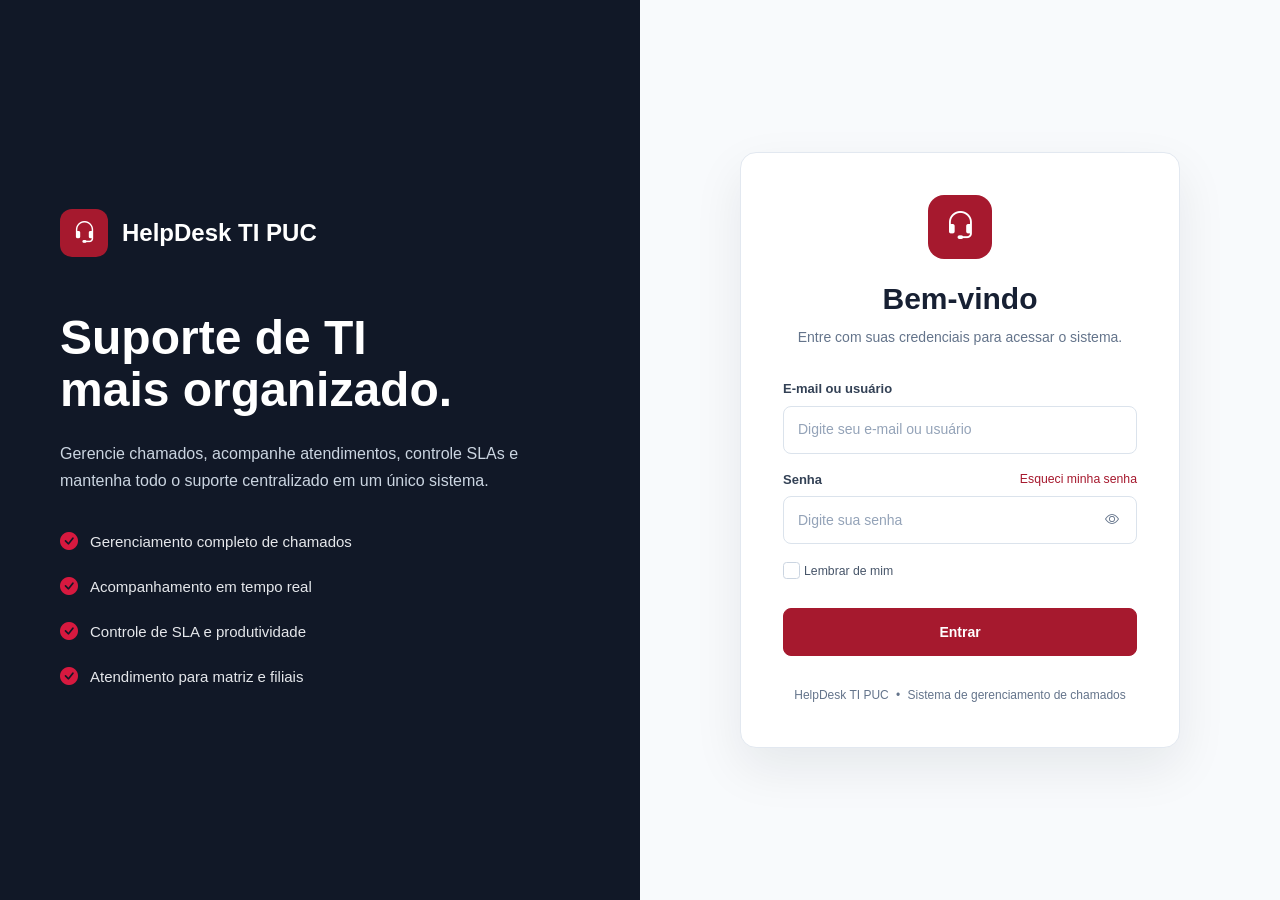
==== helpdesk-ti/frontend/index.html @ 7a02f284 "Add files via upload" ====
<!DOCTYPE html>
<html lang="pt-BR">
<head>
    <meta charset="UTF-8">
    <meta name="viewport" content="width=device-width, initial-scale=1.0">

    <title>Chamado Teste PUC</title>

    <link
        href="https://cdn.jsdelivr.net/npm/bootstrap@5.3.3/dist/css/bootstrap.min.css"
        rel="stylesheet"
    >

    <link
        href="https://cdn.jsdelivr.net/npm/bootstrap-icons@1.11.3/font/bootstrap-icons.min.css"
        rel="stylesheet"
    >

    <link rel="stylesheet" href="assets/css/style.css">
</head>

<body>

<script>
    window.location.href = "pages/login.html";
</script>

<script src="https://cdn.jsdelivr.net/npm/bootstrap@5.3.3/dist/js/bootstrap.bundle.min.js"></script>
<script src="assets/js/app.js"></script>

</body>
</html>
---- helpdesk-ti/frontend/assets/css/style.css ----
/* ============================================================
   PUCPR - HELP DESK TI
   STYLE.CSS PRINCIPAL
   ============================================================ */

/* ============================================================
   VARIÁVEIS
   ============================================================ */

:root {
    --pucpr-primary: #8B0000;
    --pucpr-primary-dark: #650000;
    --pucpr-primary-light: #A71930;
    --pucpr-primary-soft: #F8E9EA;

    --sidebar: #111827;
    --sidebar-hover: #1F2937;
    --sidebar-active: #8B0000;

    --white: #FFFFFF;
    --black: #000000;

    --background: #F5F6F8;
    --surface: #FFFFFF;

    --text: #1F2937;
    --text-secondary: #64748B;
    --text-muted: #94A3B8;

    --border: #E2E8F0;
    --border-light: #EDF1F5;

    --success: #198754;
    --success-soft: #E8F7EE;

    --warning: #D99000;
    --warning-soft: #FFF5DD;

    --danger: #B42318;
    --danger-soft: #FDECEC;

    --info: #0B6E99;
    --info-soft: #E8F4FA;

    --shadow-sm: 0 2px 8px rgba(0, 0, 0, 0.05);
    --shadow-md: 0 5px 20px rgba(0, 0, 0, 0.08);
    --shadow-lg: 0 12px 35px rgba(0, 0, 0, 0.12);

    --radius-sm: 6px;
    --radius-md: 10px;
    --radius-lg: 14px;
}


/* ============================================================
   RESET
   ============================================================ */

* {
    box-sizing: border-box;
}

html {
    scroll-behavior: smooth;
}

body {
    margin: 0;
    padding: 0;

    font-family:
        "Segoe UI",
        Roboto,
        Arial,
        sans-serif;

    font-size: 14px;

    background: var(--background);
    color: var(--text);
}


/* ============================================================
   LINKS
   ============================================================ */

a {
    color: var(--pucpr-primary);
    text-decoration: none;
}

a:hover {
    color: var(--pucpr-primary-dark);
}


/* ============================================================
   APP
   ============================================================ */

.app-wrapper {
    width: 100%;
    min-height: 100vh;
}


/* ============================================================
   SIDEBAR
   ============================================================ */

.sidebar {
    position: fixed;

    top: 0;
    left: 0;
    bottom: 0;

    width: 280px;

    display: flex;
    flex-direction: column;

    background:
        linear-gradient(
            180deg,
            #111827 0%,
            #151C2A 100%
        );

    color: var(--white);

    z-index: 1050;

    box-shadow:
        4px 0 20px rgba(0, 0, 0, 0.08);
}


/* ============================================================
   SIDEBAR HEADER
   ============================================================ */

.sidebar-header {
    height: 64px;

    padding: 0 18px;

    display: flex;
    align-items: center;

    border-bottom:
        1px solid rgba(255, 255, 255, 0.08);
}


.logo-container {
    display: flex;
    align-items: center;
    gap: 11px;
}


.logo-icon {
    width: 38px;
    height: 38px;

    display: flex;
    align-items: center;
    justify-content: center;

    border-radius: 8px;

    background: var(--white);

    color: var(--pucpr-primary) !important;

    font-size: 20px;
}


.logo-icon i {
    color: var(--pucpr-primary) !important;
}


.logo-text {
    display: flex;
    flex-direction: column;
}


.logo-text strong {
    color: var(--white);

    font-size: 16px;
    font-weight: 700;
}


.logo-text span {
    margin-top: 2px;

    color: rgba(255, 255, 255, 0.60);

    font-size: 10px;
}


/* ============================================================
   SIDEBAR USUÁRIO
   ============================================================ */

.sidebar-user {
    margin: 18px 14px;

    padding: 12px;

    display: flex;
    align-items: center;

    gap: 10px;

    border-radius: 10px;

    background:
        rgba(255, 255, 255, 0.06);

    border:
        1px solid rgba(255, 255, 255, 0.06);
}


.user-avatar {
    width: 40px;
    height: 40px;

    min-width: 40px;

    display: flex;
    align-items: center;
    justify-content: center;

    border-radius: 50%;

    background: var(--pucpr-primary);

    color: var(--white);

    font-size: 12px;
    font-weight: 700;
}


.user-info {
    min-width: 0;

    display: flex;
    flex-direction: column;
}


.user-info strong {
    overflow: hidden;

    color: var(--white);

    font-size: 12px;

    white-space: nowrap;
    text-overflow: ellipsis;
}


.user-info small {
    margin-top: 2px;

    color:
        rgba(255, 255, 255, 0.55);

    font-size: 10px;
}


/* ============================================================
   SIDEBAR NAVEGAÇÃO
   ============================================================ */

.sidebar-nav {
    flex: 1;

    padding: 5px 10px;

    overflow-y: auto;
}


.nav-section {
    margin-bottom: 22px;
}


.nav-section-title {
    display: block;

    padding: 0 10px 8px;

    color:
        rgba(255, 255, 255, 0.45);

    font-size: 10px;

    font-weight: 700;

    letter-spacing: 0.8px;

    text-transform: uppercase;
}


.sidebar .nav-link {
    position: relative;

    min-height: 44px;

    margin-bottom: 3px;

    padding: 10px 12px;

    display: flex;
    align-items: center;

    gap: 12px;

    border-radius: 8px;

    color:
        rgba(255, 255, 255, 0.78);

    font-size: 13px;

    transition:
        background 0.2s ease,
        color 0.2s ease;
}


.sidebar .nav-link i {
    width: 18px;

    text-align: center;

    color:
        rgba(255, 255, 255, 0.75) !important;

    font-size: 17px;
}


.sidebar .nav-link:hover {
    background:
        rgba(255, 255, 255, 0.07);

    color: var(--white);
}


.sidebar .nav-link.active {
    background:
        var(--pucpr-primary) !important;

    color: var(--white) !important;

    box-shadow:
        inset 3px 0 0 var(--white);
}


.sidebar .nav-link.active i {
    color: var(--white) !important;
}


.nav-badge {
    margin-left: auto;

    min-width: 20px;
    height: 20px;

    display: flex;
    align-items: center;
    justify-content: center;

    padding: 0 6px;

    border-radius: 20px;

    background: var(--white);

    color: var(--pucpr-primary);

    font-size: 10px;
    font-weight: 700;
}


/* ============================================================
   SIDEBAR FOOTER
   ============================================================ */

.sidebar-footer {
    padding: 12px;

    border-top:
        1px solid rgba(255, 255, 255, 0.08);
}


/* ============================================================
   CONTEÚDO PRINCIPAL
   ============================================================ */

.main-content {
    width: calc(100% - 280px);

    min-height: 100vh;

    margin-left: 280px;

    background: var(--background);
}


/* ============================================================
   TOPBAR
   ============================================================ */

.topbar {
    position: sticky;

    top: 0;

    z-index: 1000;

    min-height: 76px;

    padding:
        12px 30px;

    display: flex;
    align-items: center;
    justify-content: space-between;

    background:
        rgba(255, 255, 255, 0.97);

    border-bottom:
        1px solid var(--border);
}


.topbar-left {
    display: flex;
    align-items: center;

    gap: 10px;
}


.page-title {
    margin: 0;

    color: var(--text);

    font-size: 20px;
    font-weight: 700;
}


.page-subtitle {
    margin: 3px 0 0;

    color: var(--text-muted);

    font-size: 11px;
}


.topbar-actions {
    display: flex;
    align-items: center;

    gap: 10px;
}


.topbar-icon {
    position: relative;

    width: 40px;
    height: 40px;

    display: flex;
    align-items: center;
    justify-content: center;

    border: 0;
    border-radius: 50%;

    background: transparent;

    color: var(--text-secondary);

    font-size: 18px;
}


.topbar-icon:hover {
    background: var(--pucpr-primary-soft);

    color: var(--pucpr-primary);
}


.notification-dot {
    position: absolute;

    top: 7px;
    right: 7px;

    width: 7px;
    height: 7px;

    border-radius: 50%;

    background: var(--pucpr-primary);

    border: 2px solid var(--white);
}


.user-menu {
    display: flex;
    align-items: center;

    gap: 9px;

    border: 0;

    background: transparent;

    color: var(--text);
}


.user-menu-info {
    display: flex;
    flex-direction: column;
    align-items: flex-end;
}


.user-menu-info strong {
    font-size: 12px;
}


.user-menu-info small {
    color: var(--text-muted);

    font-size: 10px;
}


/* ============================================================
   ÁREA DE CONTEÚDO
   ============================================================ */

.content-area {
    padding: 28px;
}


.content-header {
    margin-bottom: 24px;

    display: flex;
    align-items: flex-end;
    justify-content: space-between;

    gap: 20px;
}


.content-title {
    margin: 0;

    color: var(--text);

    font-size: 20px;
    font-weight: 700;
}


.content-description {
    margin: 5px 0 0;

    color: var(--text-secondary);

    font-size: 12px;
}


/* ============================================================
   CARDS
   ============================================================ */

.custom-card {
    background: var(--surface);

    border:
        1px solid var(--border);

    border-radius:
        var(--radius-md);

    box-shadow:
        var(--shadow-sm);

    overflow: hidden;
}


.custom-card-header {
    min-height: 64px;

    padding: 16px 20px;

    display: flex;
    align-items: center;
    justify-content: space-between;

    background: var(--white);

    border-bottom:
        1px solid var(--border-light);
}


.custom-card-header h5 {
    margin: 0;

    color: var(--text);

    font-size: 14px;
    font-weight: 700;
}


.custom-card-header i {
    color: var(--pucpr-primary) !important;
}


/* ============================================================
   CARDS DE ESTATÍSTICAS
   ============================================================ */

.stat-card {
    height: 100%;

    min-height: 105px;

    padding: 18px;

    display: flex;
    align-items: center;

    gap: 15px;

    background: var(--white);

    border:
        1px solid var(--border);

    border-radius:
        var(--radius-md);

    box-shadow:
        var(--shadow-sm);

    transition:
        transform 0.2s ease,
        box-shadow 0.2s ease;
}


.stat-card:hover {
    transform: translateY(-2px);

    box-shadow:
        var(--shadow-md);
}


.stat-icon {
    width: 48px;
    height: 48px;

    min-width: 48px;

    display: flex;
    align-items: center;
    justify-content: center;

    border-radius: 12px;

    background:
        var(--pucpr-primary-soft);

    color:
        var(--pucpr-primary) !important;

    font-size: 21px;
}


.stat-icon.primary {
    background: var(--pucpr-primary-soft);
    color: var(--pucpr-primary) !important;
}


.stat-icon.success {
    background: var(--success-soft);
    color: var(--success) !important;
}


.stat-icon.warning {
    background: var(--warning-soft);
    color: var(--warning) !important;
}


.stat-content {
    display: flex;
    flex-direction: column;
}


.stat-content span {
    color: var(--text-muted);

    font-size: 11px;
}


.stat-content strong {
    margin-top: 4px;

    color: var(--text);

    font-size: 24px;

    line-height: 1;
}


/* ============================================================
   BOTÕES BOOTSTRAP
   ============================================================ */

.btn-primary {
    --bs-btn-color: #FFFFFF;
    --bs-btn-bg: #8B0000;
    --bs-btn-border-color: #8B0000;

    --bs-btn-hover-color: #FFFFFF;
    --bs-btn-hover-bg: #650000;
    --bs-btn-hover-border-color: #650000;

    --bs-btn-active-color: #FFFFFF;
    --bs-btn-active-bg: #4D0000;
    --bs-btn-active-border-color: #4D0000;

    background-color:
        var(--pucpr-primary) !important;

    border-color:
        var(--pucpr-primary) !important;

    color:
        var(--white) !important;
}


.btn-primary:hover,
.btn-primary:focus,
.btn-primary:active {
    background-color:
        var(--pucpr-primary-dark) !important;

    border-color:
        var(--pucpr-primary-dark) !important;

    color:
        var(--white) !important;
}


.btn-outline-primary {
    --bs-btn-color: #8B0000;
    --bs-btn-border-color: #8B0000;

    --bs-btn-hover-color: #FFFFFF;
    --bs-btn-hover-bg: #8B0000;
    --bs-btn-hover-border-color: #8B0000;

    color:
        var(--pucpr-primary) !important;

    border-color:
        var(--pucpr-primary) !important;
}


.btn-outline-primary:hover,
.btn-outline-primary:focus,
.btn-outline-primary:active {
    background-color:
        var(--pucpr-primary) !important;

    border-color:
        var(--pucpr-primary) !important;

    color:
        var(--white) !important;
}


/* ============================================================
   CORES BOOTSTRAP
   ============================================================ */

.text-primary {
    color:
        var(--pucpr-primary) !important;
}


.bg-primary {
    background-color:
        var(--pucpr-primary) !important;
}


.border-primary {
    border-color:
        var(--pucpr-primary) !important;
}


/* ============================================================
   FORMULÁRIOS
   ============================================================ */

.form-label {
    margin-bottom: 6px;

    color: var(--text);

    font-size: 12px;
    font-weight: 600;
}


.form-control,
.form-select {
    min-height: 42px;

    border:
        1px solid var(--border);

    border-radius: 7px;

    background: var(--white);

    color: var(--text);

    font-size: 13px;
}


textarea.form-control {
    min-height: 120px;
}


.form-control::placeholder {
    color: #94A3B8;
}


.form-control:focus,
.form-select:focus {
    border-color:
        var(--pucpr-primary) !important;

    box-shadow:
        0 0 0 3px rgba(139, 0, 0, 0.10) !important;
}


.input-group-text {
    background:
        #F8FAFC;

    border-color:
        var(--border);

    color:
        var(--pucpr-primary) !important;
}


/* ============================================================
   CHECKBOX / SWITCH
   ============================================================ */

.form-check-input:checked {
    background-color:
        var(--pucpr-primary) !important;

    border-color:
        var(--pucpr-primary) !important;
}


.form-check-input:focus {
    border-color:
        var(--pucpr-primary) !important;

    box-shadow:
        0 0 0 3px rgba(139, 0, 0, 0.10) !important;
}


/* ============================================================
   TABELAS
   ============================================================ */

.table {
    color: var(--text);
}


.table thead th {
    padding: 13px 12px;

    background: #F8FAFC;

    border-bottom:
        1px solid var(--border);

    color:
        var(--text-muted);

    font-size: 10px;
    font-weight: 700;

    text-transform: uppercase;

    white-space: nowrap;
}


.table tbody td {
    padding: 14px 12px;

    border-color:
        var(--border-light);

    font-size: 12px;
}


.table-hover tbody tr:hover {
    background:
        #FFF9F9;
}


/* ============================================================
   CHAMADOS
   ============================================================ */

.ticket-number {
    color:
        var(--pucpr-primary) !important;

    font-weight: 700;
}


.ticket-title {
    color: var(--text);

    font-weight: 600;
}


.category-badge {
    display: inline-flex;
    align-items: center;

    gap: 5px;

    padding: 5px 8px;

    border-radius: 6px;

    background:
        var(--pucpr-primary-soft);

    color:
        var(--pucpr-primary);

    font-size: 10px;
    font-weight: 600;
}


/* ============================================================
   STATUS
   ============================================================ */

.status-badge {
    display: inline-flex;
    align-items: center;

    gap: 6px;

    padding: 5px 9px;

    border-radius: 20px;

    font-size: 10px;
    font-weight: 600;
}


.status-dot {
    width: 6px;
    height: 6px;

    border-radius: 50%;

    background: currentColor;
}


.status-open {
    color:
        var(--pucpr-primary);

    background:
        var(--pucpr-primary-soft);
}


.status-progress {
    color:
        var(--pucpr-primary);

    background:
        var(--pucpr-primary-soft);
}


.status-waiting {
    color:
        #7B5B00;

    background:
        var(--warning-soft);
}


.status-finished {
    color:
        var(--success);

    background:
        var(--success-soft);
}


.status-cancelled {
    color:
        var(--danger);

    background:
        var(--danger-soft);
}


/* ============================================================
   PRIORIDADE
   ============================================================ */

.priority-badge {
    display: inline-flex;
    align-items: center;

    padding: 5px 8px;

    border-radius: 20px;

    font-size: 10px;
    font-weight: 600;
}


.priority-low {
    color: #34704A;
    background: var(--success-soft);
}


.priority-medium {
    color: #916A00;
    background: var(--warning-soft);
}


.priority-high {
    color: #A02A25;
    background: var(--danger-soft);
}


.priority-critical {
    color: var(--white);

    background:
        var(--pucpr-primary);
}


/* ============================================================
   SLA
   ============================================================ */

.sla-badge {
    display: inline-flex;
    align-items: center;

    gap: 5px;

    padding: 5px 8px;

    border-radius: 20px;

    font-size: 10px;
    font-weight: 600;
}


.sla-ok {
    color: var(--success);
    background: var(--success-soft);
}


.sla-warning {
    color: var(--warning);
    background: var(--warning-soft);
}


.sla-danger {
    color: var(--pucpr-primary);
    background: var(--pucpr-primary-soft);
}


.sla-finished {
    color: var(--success);
    background: var(--success-soft);
}


/* ============================================================
   PAGINAÇÃO
   ============================================================ */

.pagination .page-link {
    color:
        var(--pucpr-primary) !important;

    border-color:
        var(--border);
}


.pagination .page-item.active .page-link {
    color: var(--white) !important;

    background-color:
        var(--pucpr-primary) !important;

    border-color:
        var(--pucpr-primary) !important;
}


.pagination .page-link:hover {
    color: var(--pucpr-primary-dark) !important;

    background:
        var(--pucpr-primary-soft);

    border-color:
        var(--border);
}


/* ============================================================
   DROPDOWN
   ============================================================ */

.dropdown-menu {
    border:
        1px solid var(--border);

    border-radius:
        var(--radius-md);

    box-shadow:
        var(--shadow-md);
}


.dropdown-item {
    padding: 9px 13px;

    color: var(--text);

    font-size: 12px;
}


.dropdown-item:hover,
.dropdown-item:focus {
    background:
        var(--pucpr-primary-soft);

    color:
        var(--pucpr-primary);
}


/* ============================================================
   MODAL
   ============================================================ */

.modal-content {
    border: 0;

    border-radius:
        var(--radius-lg);

    box-shadow:
        var(--shadow-lg);
}


.modal-header {
    border-bottom:
        1px solid var(--border-light);
}


.modal-title {
    color: var(--text);

    font-size: 16px;
    font-weight: 700;
}


.modal-header i {
    color:
        var(--pucpr-primary) !important;
}


/* ============================================================
   CARDS / ÍCONES INTERNOS
   ============================================================ */

.card i.text-primary,
.card .text-primary,
.custom-card i.text-primary,
.custom-card .text-primary {
    color:
        var(--pucpr-primary) !important;
}


.card-icon,
.section-icon,
.form-section-icon,
.icon-box,
.info-icon {
    color:
        var(--pucpr-primary) !important;

    background:
        var(--pucpr-primary-soft) !important;
}


/* ============================================================
   RESUMO DO CHAMADO
   ============================================================ */

.summary-icon {
    color:
        var(--pucpr-primary) !important;

    background:
        var(--pucpr-primary-soft) !important;
}


/* ============================================================
   CHAT
   ============================================================ */

.chat-avatar,
.message-avatar {
    background:
        var(--pucpr-primary) !important;

    color:
        var(--white) !important;
}


.chat-input textarea:focus,
.comment-box textarea:focus {
    border-color:
        var(--pucpr-primary) !important;

    box-shadow:
        0 0 0 3px rgba(139, 0, 0, 0.10) !important;
}


.btn-send,
.send-message {
    background:
        var(--pucpr-primary) !important;

    border-color:
        var(--pucpr-primary) !important;

    color:
        var(--white) !important;
}


/* ============================================================
   TIMELINE
   ============================================================ */

.timeline-dot {
    background:
        var(--pucpr-primary) !important;
}


.timeline-line {
    background:
        #D9A5AA !important;
}


/* ============================================================
   UPLOAD
   ============================================================ */

.upload-area,
.file-upload,
.drop-zone {
    border:
        2px dashed var(--border);
}


.upload-area:hover,
.file-upload:hover,
.drop-zone:hover {
    border-color:
        var(--pucpr-primary);

    background:
        var(--pucpr-primary-soft);
}


.upload-area i,
.file-upload i,
.drop-zone i {
    color:
        var(--pucpr-primary) !important;
}


/* ============================================================
   NOTIFICAÇÕES
   ============================================================ */

.notification-item.unread {
    background:
        #FFF9F9;
}


.notification-icon.primary {
    background:
        var(--pucpr-primary-soft);

    color:
        var(--pucpr-primary);
}


.unread-dot {
    background:
        var(--pucpr-primary);
}


/* ============================================================
   EMPTY STATE
   ============================================================ */

.empty-state-icon {
    background:
        var(--pucpr-primary-soft);

    color:
        var(--pucpr-primary);
}


/* ============================================================
   PERFIL
   ============================================================ */

.profile-avatar {
    background:
        var(--pucpr-primary);

    color:
        var(--white);
}


.avatar-edit-button {
    background:
        var(--pucpr-primary-dark);

    color:
        var(--white);
}


.profile-info-item > i {
    background:
        var(--pucpr-primary-soft);

    color:
        var(--pucpr-primary);
}


.preference-icon {
    background:
        var(--pucpr-primary-soft);

    color:
        var(--pucpr-primary);
}


/* ============================================================
   SEGURANÇA
   ============================================================ */

.security-icon.success {
    background:
        var(--success-soft);

    color:
        var(--success);
}


.security-icon.warning {
    background:
        var(--warning-soft);

    color:
        var(--warning);
}


/* ============================================================
   PASSWORD
   ============================================================ */

.password-strength-bar span {
    background:
        var(--pucpr-primary);
}


/* ============================================================
   FOOTER DOS CARDS
   ============================================================ */

.custom-card-footer {
    min-height: 60px;

    padding: 12px 20px;

    display: flex;
    align-items: center;
    justify-content: space-between;

    background:
        var(--white);

    border-top:
        1px solid var(--border-light);
}


/* ============================================================
   MENU MOBILE
   ============================================================ */

.menu-toggle {
    width: 40px;
    height: 40px;

    display: flex;
    align-items: center;
    justify-content: center;

    border:
        1px solid var(--border);

    border-radius: 8px;

    background:
        var(--white);

    color:
        var(--pucpr-primary);
}


.sidebar-overlay {
    display: none;

    position: fixed;

    inset: 0;

    background:
        rgba(0, 0, 0, 0.45);

    z-index: 1040;
}


.sidebar-overlay.show {
    display: block;
}


/* ============================================================
   RESPONSIVIDADE
   ============================================================ */

@media (max-width: 991.98px) {

    .sidebar {
        transform:
            translateX(-100%);

        transition:
            transform 0.25s ease;
    }


    .sidebar.show {
        transform:
            translateX(0);
    }


    .main-content {
        width: 100%;

        margin-left: 0;
    }


    .topbar {
        padding:
            12px 18px;
    }


    .content-area {
        padding:
            20px;
    }

}


@media (max-width: 575.98px) {

    .topbar {
        min-height: 68px;

        padding:
            10px 14px;
    }


    .page-title {
        font-size: 17px;
    }


    .content-area {
        padding:
            15px;
    }


    .content-header {
        flex-direction: column;

        align-items: stretch;
    }


    .content-header .btn {
        width: 100%;
    }


    .user-menu-info {
        display: none;
    }


    .custom-card-header {
        padding:
            14px 15px;
    }

}


/* ============================================================
   SCROLLBAR
   ============================================================ */

::-webkit-scrollbar {
    width: 7px;
    height: 7px;
}


::-webkit-scrollbar-track {
    background:
        #F1F1F1;
}


::-webkit-scrollbar-thumb {
    background:
        #B8B8B8;

    border-radius:
        10px;
}


::-webkit-scrollbar-thumb:hover {
    background:
        var(--pucpr-primary);
}


/* ============================================================
   SELEÇÃO DE TEXTO
   ============================================================ */

::selection {
    background:
        var(--pucpr-primary);

    color:
        var(--white);
}
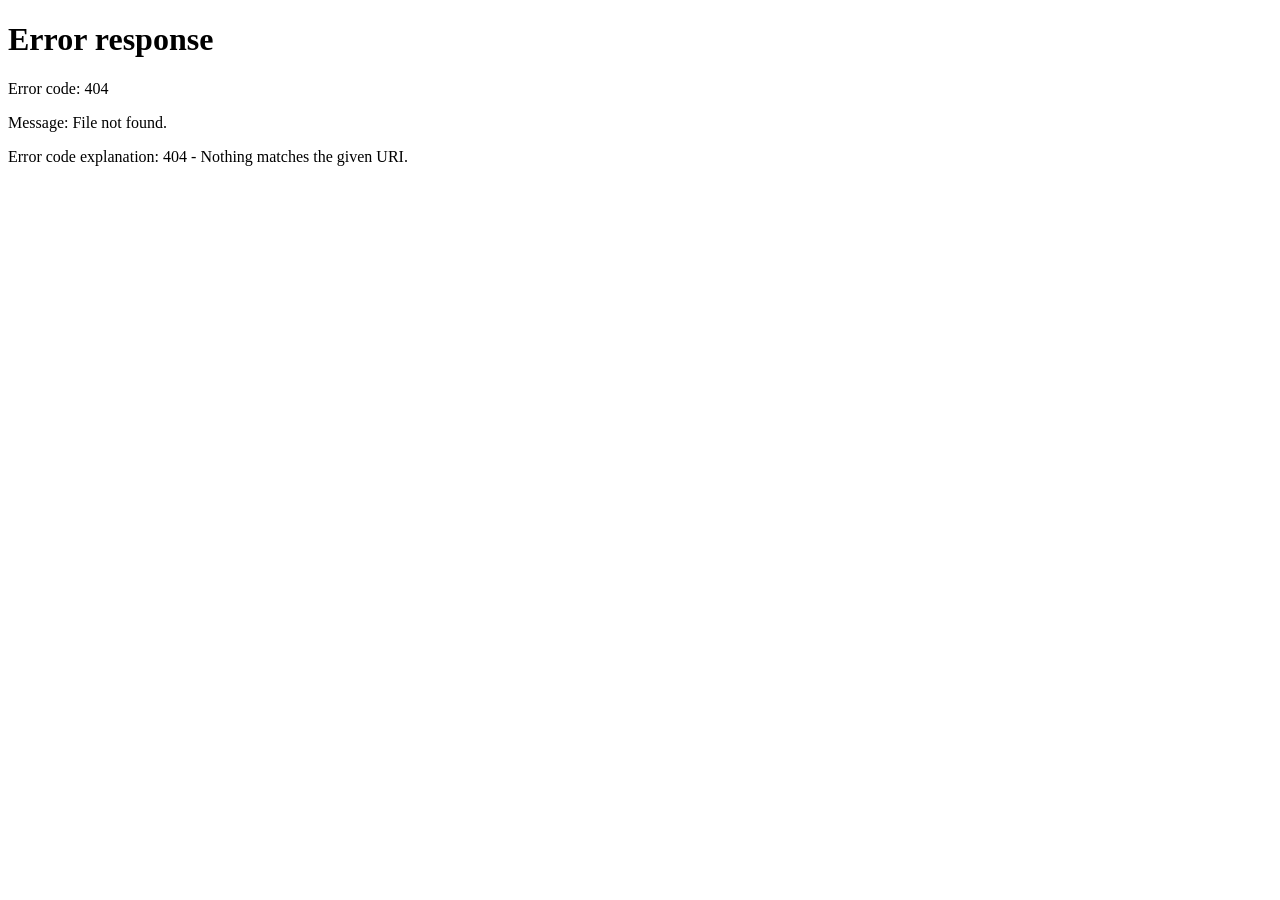
==== commit 9fdd4087: "Revise index.html for HelpDesk TI and redirection Updated title and added meta refresh for redirecti" ====
--- a/helpdesk-ti/frontend/index.html
+++ b/helpdesk-ti/frontend/index.html
@@ -1,32 +1,17 @@
+
 <!DOCTYPE html>
 <html lang="pt-BR">
 <head>
     <meta charset="UTF-8">
     <meta name="viewport" content="width=device-width, initial-scale=1.0">
-
-    <title>Chamado Teste PUC</title>
-
-    <link
-        href="https://cdn.jsdelivr.net/npm/bootstrap@5.3.3/dist/css/bootstrap.min.css"
-        rel="stylesheet"
-    >
-
-    <link
-        href="https://cdn.jsdelivr.net/npm/bootstrap-icons@1.11.3/font/bootstrap-icons.min.css"
-        rel="stylesheet"
-    >
-
-    <link rel="stylesheet" href="assets/css/style.css">
+    <title>HelpDesk TI | PUC</title>
+    <meta http-equiv="refresh" content="0;url=helpdesk-ti/frontend/pages/login.html">
 </head>
-
 <body>
-
-<script>
-    window.location.href = "pages/login.html";
-</script>
-
-<script src="https://cdn.jsdelivr.net/npm/bootstrap@5.3.3/dist/js/bootstrap.bundle.min.js"></script>
-<script src="assets/js/app.js"></script>
-
+    <script>
+        window.location.replace(
+            "helpdesk-ti/frontend/pages/login.html"
+        );
+    </script>
 </body>
-</html>+</html>
